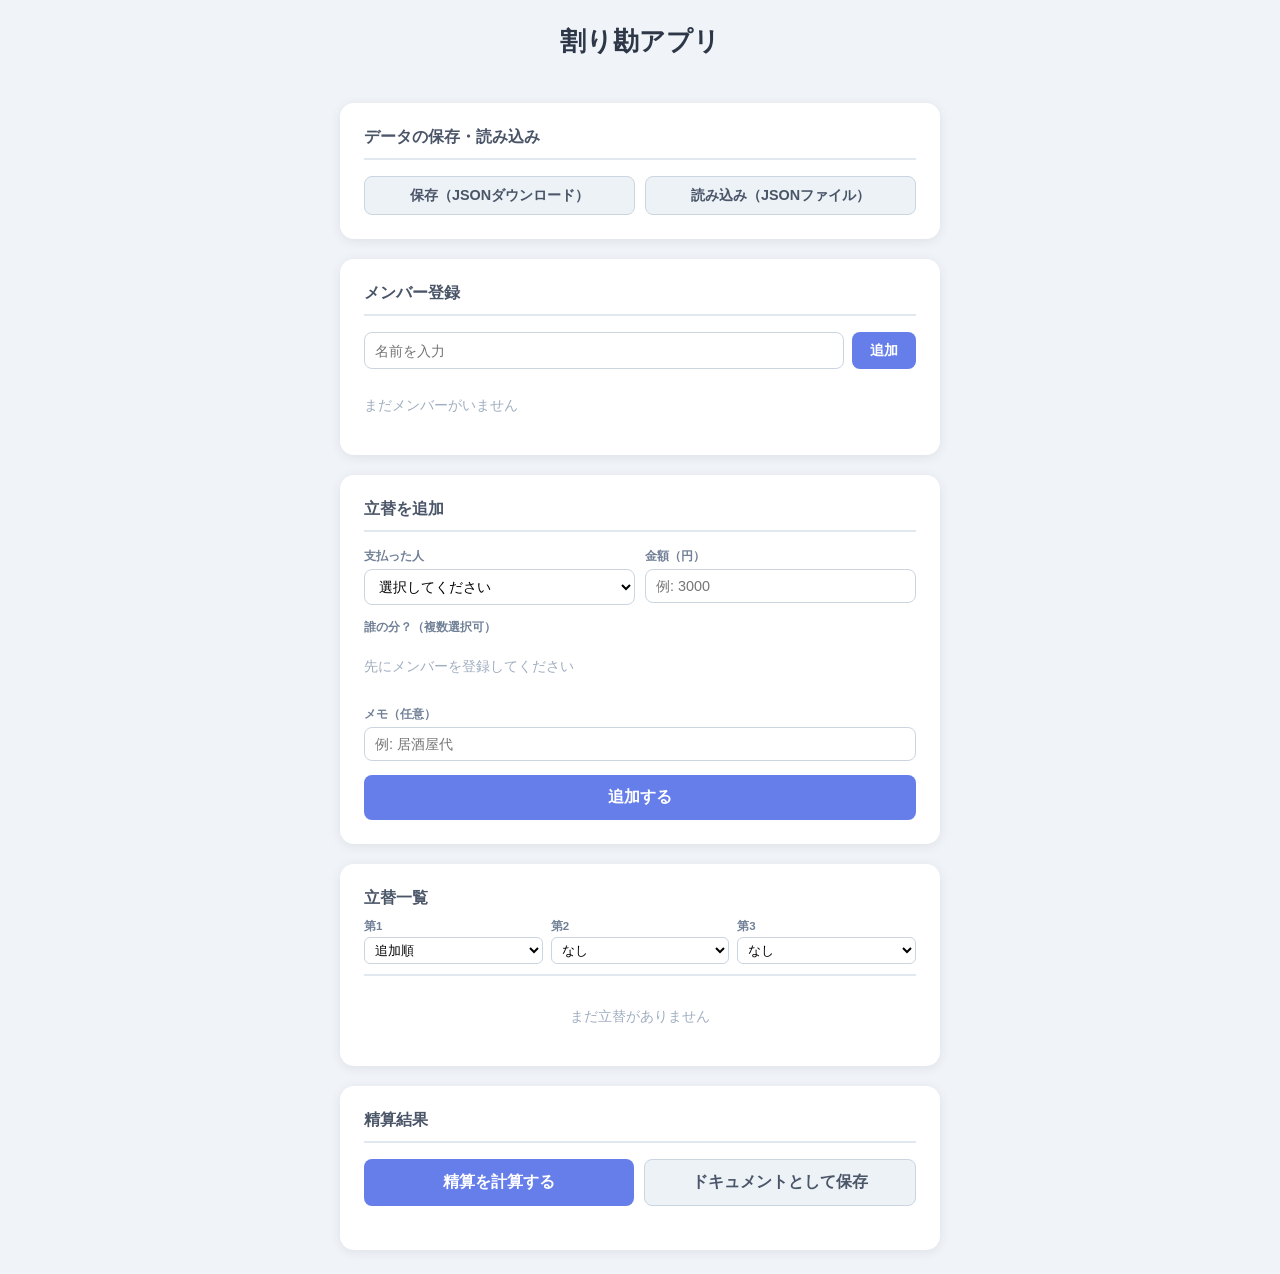
==== index.html @ 7a64d688 "ソート順を第2第3順位を追加" ====
<!DOCTYPE html>
<html lang="ja">
<head>
  <meta charset="UTF-8">
  <meta name="viewport" content="width=device-width, initial-scale=1.0">
  <title>割り勘アプリ</title>
  <link rel="stylesheet" href="style.css">
</head>
<body>
  <div class="container">
    <h1>割り勘アプリ</h1>

    <!-- 保存・読み込み -->
    <div class="card">
      <h2>データの保存・読み込み</h2>
      <div class="save-load-row">
        <button class="btn btn-secondary" style="flex:1" onclick="saveData()">保存（JSONダウンロード）</button>
        <label class="btn btn-secondary" style="flex:1;text-align:center;cursor:pointer;margin:0">
          読み込み（JSONファイル）
          <input type="file" id="load-file" accept=".json" multiple style="display:none" onchange="loadData(event)">
        </label>
      </div>
    </div>

    <!-- トースト通知 -->
    <div class="toast" id="toast"></div>

    <!-- メンバー登録 -->
    <div class="card">
      <h2>メンバー登録</h2>
      <div class="member-input-row">
        <input type="text" id="member-name" placeholder="名前を入力" style="flex:1">
        <button class="btn btn-primary" onclick="addMember()">追加</button>
      </div>
      <div class="error-msg" id="member-error">名前を入力してください</div>
      <div class="member-chips" id="member-chips">
        <span class="empty-state" id="member-empty">まだメンバーがいません</span>
      </div>
    </div>

    <!-- 立替入力 -->
    <div class="card" id="payment-form-card">
      <h2>立替を追加</h2>
      <div class="form-row">
        <div class="form-col" style="flex:1">
          <label>支払った人</label>
          <select id="payer">
            <option value="">選択してください</option>
          </select>
        </div>
        <div class="form-col" style="flex:1">
          <label>金額（円）</label>
          <input type="number" id="amount" placeholder="例: 3000" min="1">
        </div>
      </div>
      <div class="for-whom">
        <label>誰の分？（複数選択可）</label>
        <div class="checkboxes" id="beneficiaries">
          <span class="empty-state">先にメンバーを登録してください</span>
        </div>
      </div>
      <div class="memo-row">
        <label>メモ（任意）</label>
        <input type="text" id="memo" placeholder="例: 居酒屋代">
      </div>
      <div class="error-msg" id="payment-error"></div>
      <div style="display:flex;gap:10px;">
        <button class="btn btn-primary btn-block" id="payment-submit-btn" onclick="addPayment()">追加する</button>
        <button class="btn btn-secondary btn-block" id="payment-cancel-btn" onclick="cancelEdit()" style="display:none">キャンセル</button>
      </div>
    </div>

    <!-- 立替一覧 -->
    <div class="card">
      <div style="margin-bottom:16px;padding-bottom:10px;border-bottom:2px solid #e2e8f0;">
        <h2 style="margin:0 0 10px;padding:0;border:none;">立替一覧</h2>
        <div class="sort-row">
          <div class="sort-col">
            <label class="sort-label">第1</label>
            <select class="sort-select" id="sort1" onchange="renderPayments()">
              <option value="default">追加順</option>
              <option value="amount-desc">金額が高い順</option>
              <option value="amount-asc">金額が低い順</option>
              <option value="payer">支払った人順</option>
            </select>
          </div>
          <div class="sort-col">
            <label class="sort-label">第2</label>
            <select class="sort-select" id="sort2" onchange="renderPayments()">
              <option value="none">なし</option>
              <option value="default">追加順</option>
              <option value="amount-desc">金額が高い順</option>
              <option value="amount-asc">金額が低い順</option>
              <option value="payer">支払った人順</option>
            </select>
          </div>
          <div class="sort-col">
            <label class="sort-label">第3</label>
            <select class="sort-select" id="sort3" onchange="renderPayments()">
              <option value="none">なし</option>
              <option value="default">追加順</option>
              <option value="amount-desc">金額が高い順</option>
              <option value="amount-asc">金額が低い順</option>
              <option value="payer">支払った人順</option>
            </select>
          </div>
        </div>
      </div>
      <div class="payment-list" id="payment-list">
        <span class="empty-state">まだ立替がありません</span>
      </div>
    </div>

    <!-- 精算計算 -->
    <div class="card">
      <h2>精算結果</h2>
      <div style="display:flex;gap:10px;">
        <button class="btn btn-primary btn-block" onclick="calculate()">精算を計算する</button>
        <button class="btn btn-secondary btn-block" onclick="exportDocument()">ドキュメントとして保存</button>
      </div>
      <div id="result-area" style="margin-top:20px;"></div>
    </div>
  </div>

  <script src="app.js"></script>
</body>
</html>
---- style.css ----
* { box-sizing: border-box; margin: 0; padding: 0; }

body {
  font-family: 'Helvetica Neue', Arial, sans-serif;
  background: #f0f4f8;
  min-height: 100vh;
  padding: 24px 16px;
  color: #1a202c;
}

h1 {
  text-align: center;
  font-size: 1.6rem;
  margin-bottom: 24px;
  color: #2d3748;
}

.container {
  max-width: 600px;
  margin: 0 auto;
  display: flex;
  flex-direction: column;
  gap: 20px;
}

.card {
  background: #fff;
  border-radius: 14px;
  box-shadow: 0 2px 12px rgba(0,0,0,0.08);
  padding: 24px;
}

.card h2 {
  font-size: 1rem;
  font-weight: 700;
  color: #4a5568;
  margin-bottom: 16px;
  padding-bottom: 10px;
  border-bottom: 2px solid #e2e8f0;
}

/* --- Member --- */
.member-input-row {
  display: flex;
  gap: 8px;
}

.member-chips {
  display: flex;
  flex-wrap: wrap;
  gap: 8px;
  margin-top: 12px;
}

.chip {
  display: flex;
  align-items: center;
  gap: 6px;
  background: #ebf4ff;
  color: #2b6cb0;
  border-radius: 20px;
  padding: 4px 12px;
  font-size: 0.875rem;
  font-weight: 600;
}

.chip button {
  background: none;
  border: none;
  color: #2b6cb0;
  cursor: pointer;
  font-size: 1rem;
  line-height: 1;
  padding: 0;
  width: auto;
}

.chip button:hover { color: #e53e3e; }

/* --- Payment form --- */
.form-row {
  display: flex;
  gap: 10px;
  margin-bottom: 14px;
  align-items: flex-start;
}

.form-col {
  display: flex;
  flex-direction: column;
  gap: 4px;
}

.form-col label {
  font-size: 0.78rem;
  font-weight: 600;
  color: #718096;
}

select, input[type="number"], input[type="text"] {
  padding: 8px 10px;
  border: 1px solid #cbd5e0;
  border-radius: 8px;
  font-size: 0.9rem;
  outline: none;
  transition: border-color 0.2s;
  background: #fff;
}

select:focus, input:focus { border-color: #667eea; }

.for-whom {
  margin-bottom: 14px;
}

.for-whom label {
  font-size: 0.78rem;
  font-weight: 600;
  color: #718096;
  display: block;
  margin-bottom: 6px;
}

.checkboxes {
  display: flex;
  flex-wrap: wrap;
  gap: 8px;
}

.checkbox-label {
  display: flex;
  align-items: center;
  gap: 4px;
  background: #f7fafc;
  border: 1px solid #cbd5e0;
  border-radius: 8px;
  padding: 5px 10px;
  cursor: pointer;
  font-size: 0.875rem;
  transition: all 0.15s;
  user-select: none;
}

.checkbox-label:has(input:checked) {
  background: #667eea;
  border-color: #667eea;
  color: #fff;
}

.checkbox-label input { display: none; }

.memo-row {
  margin-bottom: 14px;
}

.memo-row label {
  font-size: 0.78rem;
  font-weight: 600;
  color: #718096;
  display: block;
  margin-bottom: 4px;
}

.memo-row input { width: 100%; }

/* --- Buttons --- */
.btn {
  padding: 9px 18px;
  border: none;
  border-radius: 8px;
  font-size: 0.9rem;
  font-weight: 600;
  cursor: pointer;
  transition: background 0.2s;
}

.btn-primary { background: #667eea; color: #fff; }
.btn-primary:hover { background: #5a67d8; }
.btn-primary:disabled { background: #a0aec0; cursor: default; }

.btn-secondary {
  background: #edf2f7;
  color: #4a5568;
  border: 1px solid #cbd5e0;
}
.btn-secondary:hover { background: #e2e8f0; }

.btn-danger { background: #fff0f0; color: #e53e3e; border: 1px solid #feb2b2; }
.btn-danger:hover { background: #ffe0e0; }

.btn-block { width: 100%; padding: 12px; font-size: 1rem; }

/* --- Payment list --- */
.payment-list {
  display: flex;
  flex-direction: column;
  gap: 10px;
}

.payment-item {
  display: flex;
  justify-content: space-between;
  align-items: flex-start;
  background: #f7fafc;
  border-radius: 10px;
  padding: 12px 14px;
  gap: 8px;
}

.payment-item-left {
  flex: 1;
  min-width: 0;
}

.payment-item-right {
  display: flex;
  align-items: center;
  gap: 6px;
  flex-shrink: 0;
}

.payment-item .payer {
  font-weight: 700;
  color: #2d3748;
  font-size: 0.9rem;
}

.payment-item .for-info {
  font-size: 0.8rem;
  color: #718096;
  margin-top: 2px;
}

.payment-item .amount {
  font-weight: 700;
  color: #2b6cb0;
  font-size: 1rem;
  white-space: nowrap;
  margin-left: 12px;
}

.empty-state {
  text-align: center;
  color: #a0aec0;
  font-size: 0.875rem;
  padding: 16px 0;
}

/* --- Result --- */
.balance-table {
  width: 100%;
  border-collapse: collapse;
  margin-bottom: 20px;
  font-size: 0.875rem;
}

.balance-table th {
  background: #f7fafc;
  padding: 8px 12px;
  text-align: left;
  color: #718096;
  font-weight: 600;
  border-bottom: 1px solid #e2e8f0;
}

.balance-table td {
  padding: 8px 12px;
  border-bottom: 1px solid #f0f4f8;
}

.positive { color: #276749; font-weight: 600; }
.negative { color: #c53030; font-weight: 600; }
.zero { color: #718096; }

.settlement-list {
  display: flex;
  flex-direction: column;
  gap: 10px;
}

.settlement-item {
  display: flex;
  align-items: center;
  gap: 10px;
  background: #f0fff4;
  border: 1px solid #9ae6b4;
  border-radius: 10px;
  padding: 12px 16px;
  font-size: 0.9rem;
}

.settlement-item .arrow { color: #38a169; font-size: 1.2rem; }
.settlement-item .settle-amount { font-weight: 700; color: #276749; margin-left: auto; }

.result-section-title {
  font-size: 0.875rem;
  font-weight: 700;
  color: #718096;
  margin-bottom: 10px;
  margin-top: 16px;
}

.all-even {
  text-align: center;
  color: #38a169;
  font-weight: 700;
  font-size: 1.1rem;
  padding: 16px;
  background: #f0fff4;
  border-radius: 10px;
}

.error-msg {
  color: #e53e3e;
  font-size: 0.8rem;
  margin-top: 6px;
  display: none;
}

/* --- Save/Load --- */
.save-load-row {
  display: flex;
  gap: 10px;
}

.toast {
  position: fixed;
  bottom: 24px;
  left: 50%;
  transform: translateX(-50%) translateY(20px);
  background: #2d3748;
  color: #fff;
  padding: 10px 20px;
  border-radius: 8px;
  font-size: 0.875rem;
  opacity: 0;
  transition: opacity 0.3s, transform 0.3s;
  pointer-events: none;
  z-index: 100;
}

.toast.show {
  opacity: 1;
  transform: translateX(-50%) translateY(0);
}

/* --- Sort row --- */
.sort-row {
  display: flex;
  gap: 8px;
}

.sort-col {
  display: flex;
  flex-direction: column;
  gap: 3px;
  flex: 1;
}

.sort-label {
  font-size: 0.72rem;
  font-weight: 600;
  color: #718096;
}

.sort-select {
  font-size: 0.8rem;
  padding: 4px 6px;
  border: 1px solid #cbd5e0;
  border-radius: 6px;
  width: 100%;
}

/* --- スマホ対応 --- */
@media (max-width: 480px) {
  .form-row {
    flex-direction: column;
  }

  .form-col {
    width: 100%;
  }

  .payment-item {
    flex-direction: column;
    gap: 8px;
  }

  .payment-item-right {
    width: 100%;
    justify-content: flex-end;
  }

  .save-load-row {
    flex-direction: column;
  }
}
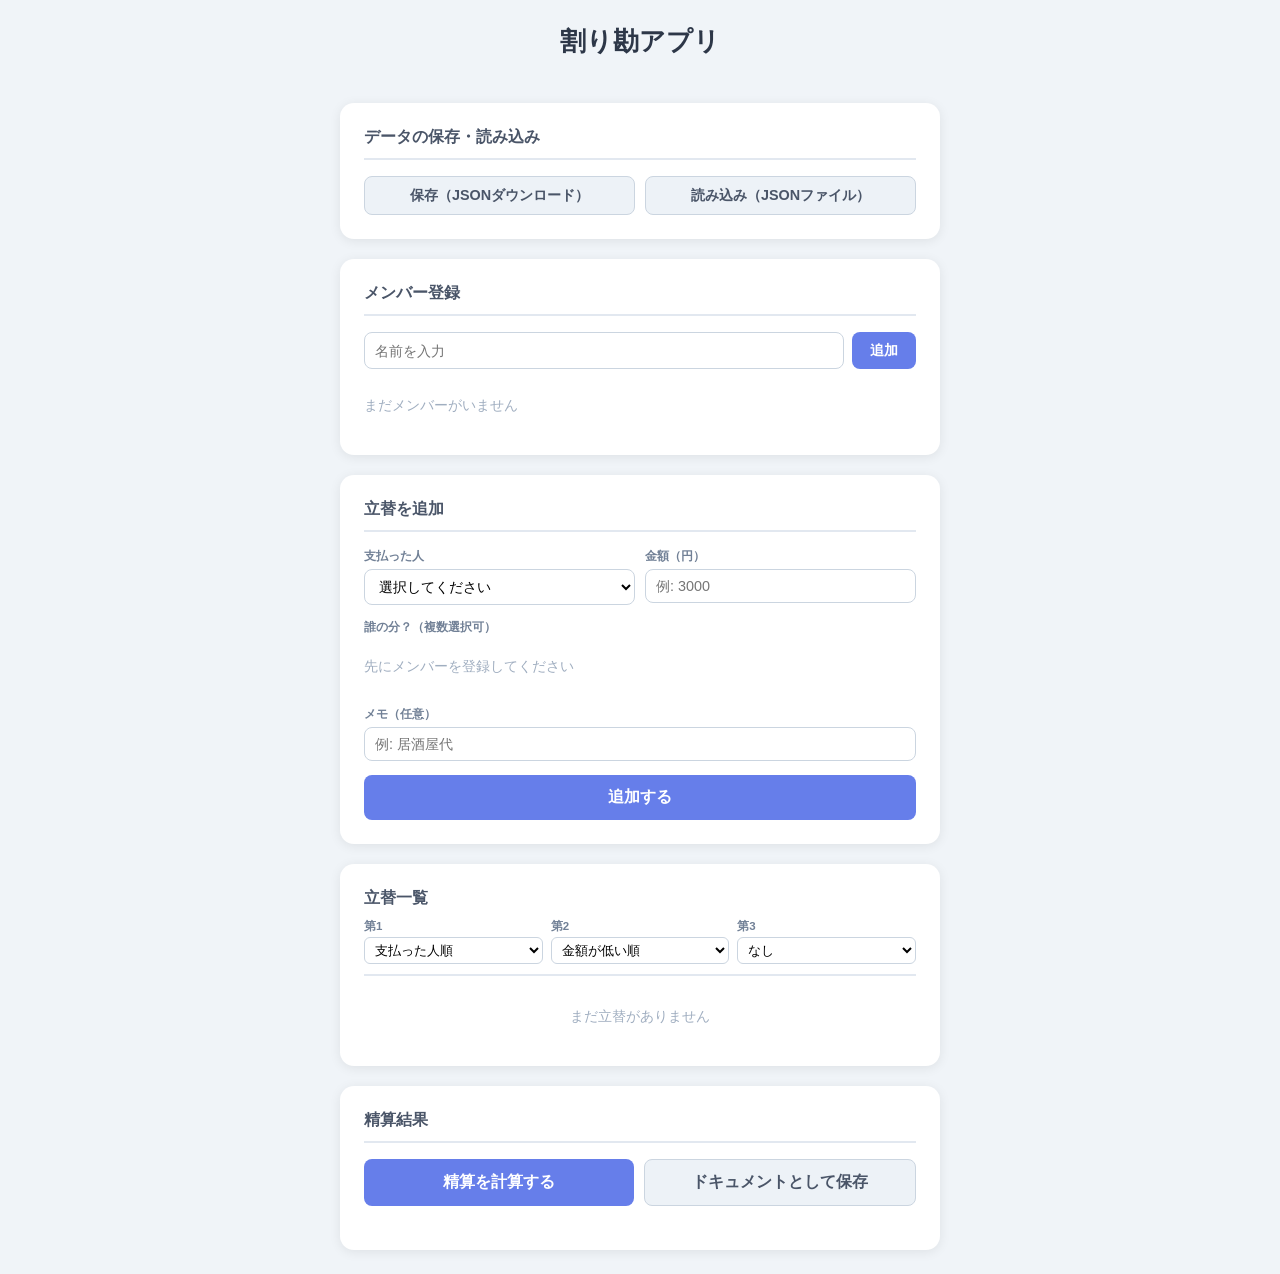
==== commit dc4f6e31: "ソート順を第2第3順位を追加 Co-Authored-By: Claude Sonnet 4.6 <noreply@anthropic.com>" ====
--- a/index.html
+++ b/index.html
@@ -81,7 +81,7 @@
               <option value="default">追加順</option>
               <option value="amount-desc">金額が高い順</option>
               <option value="amount-asc">金額が低い順</option>
-              <option value="payer">支払った人順</option>
+              <option value="payer" selected>支払った人順</option>
             </select>
           </div>
           <div class="sort-col">
@@ -90,7 +90,7 @@
               <option value="none">なし</option>
               <option value="default">追加順</option>
               <option value="amount-desc">金額が高い順</option>
-              <option value="amount-asc">金額が低い順</option>
+              <option value="amount-asc" selected>金額が低い順</option>
               <option value="payer">支払った人順</option>
             </select>
           </div>
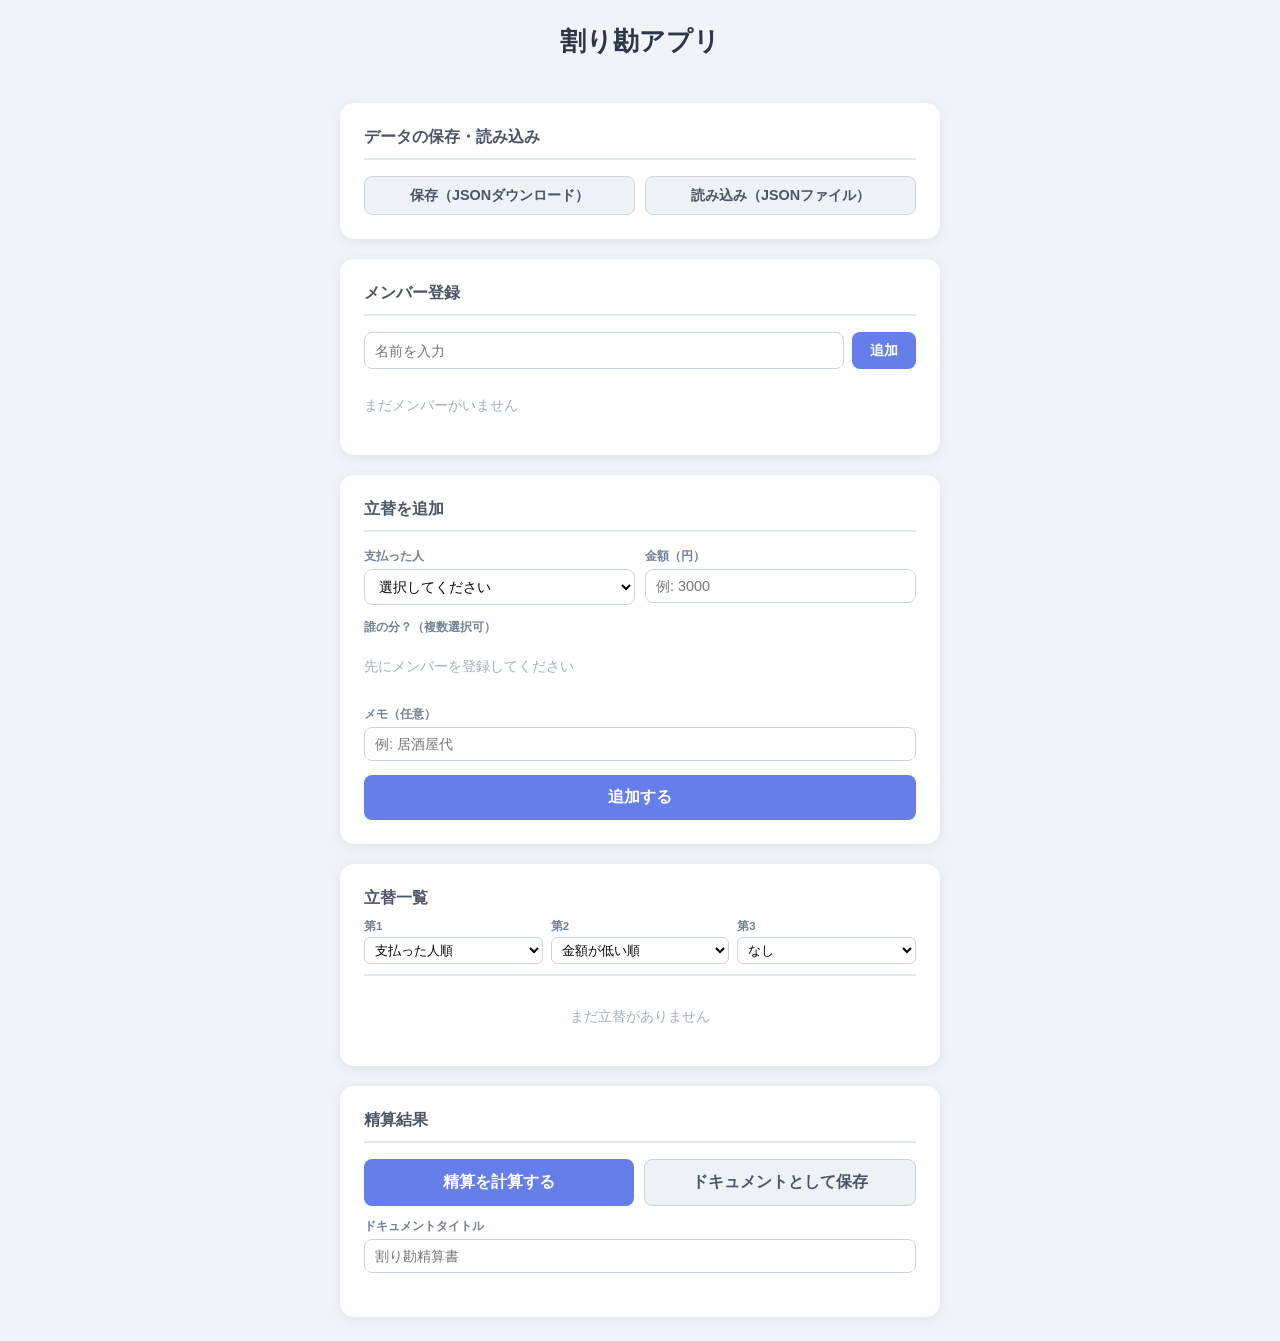
==== commit b5e0f494: "ドキュメントのタイトルを変更できる機能を追加 Co-Authored-By: Claude Sonnet 4.6 <noreply@anthropic.com>" ====
--- a/index.html
+++ b/index.html
@@ -118,6 +118,10 @@
         <button class="btn btn-primary btn-block" onclick="calculate()">精算を計算する</button>
         <button class="btn btn-secondary btn-block" onclick="exportDocument()">ドキュメントとして保存</button>
       </div>
+      <div class="memo-row" style="margin-top:12px;margin-bottom:0;">
+        <label>ドキュメントタイトル</label>
+        <input type="text" id="doc-title" placeholder="割り勘精算書">
+      </div>
       <div id="result-area" style="margin-top:20px;"></div>
     </div>
   </div>
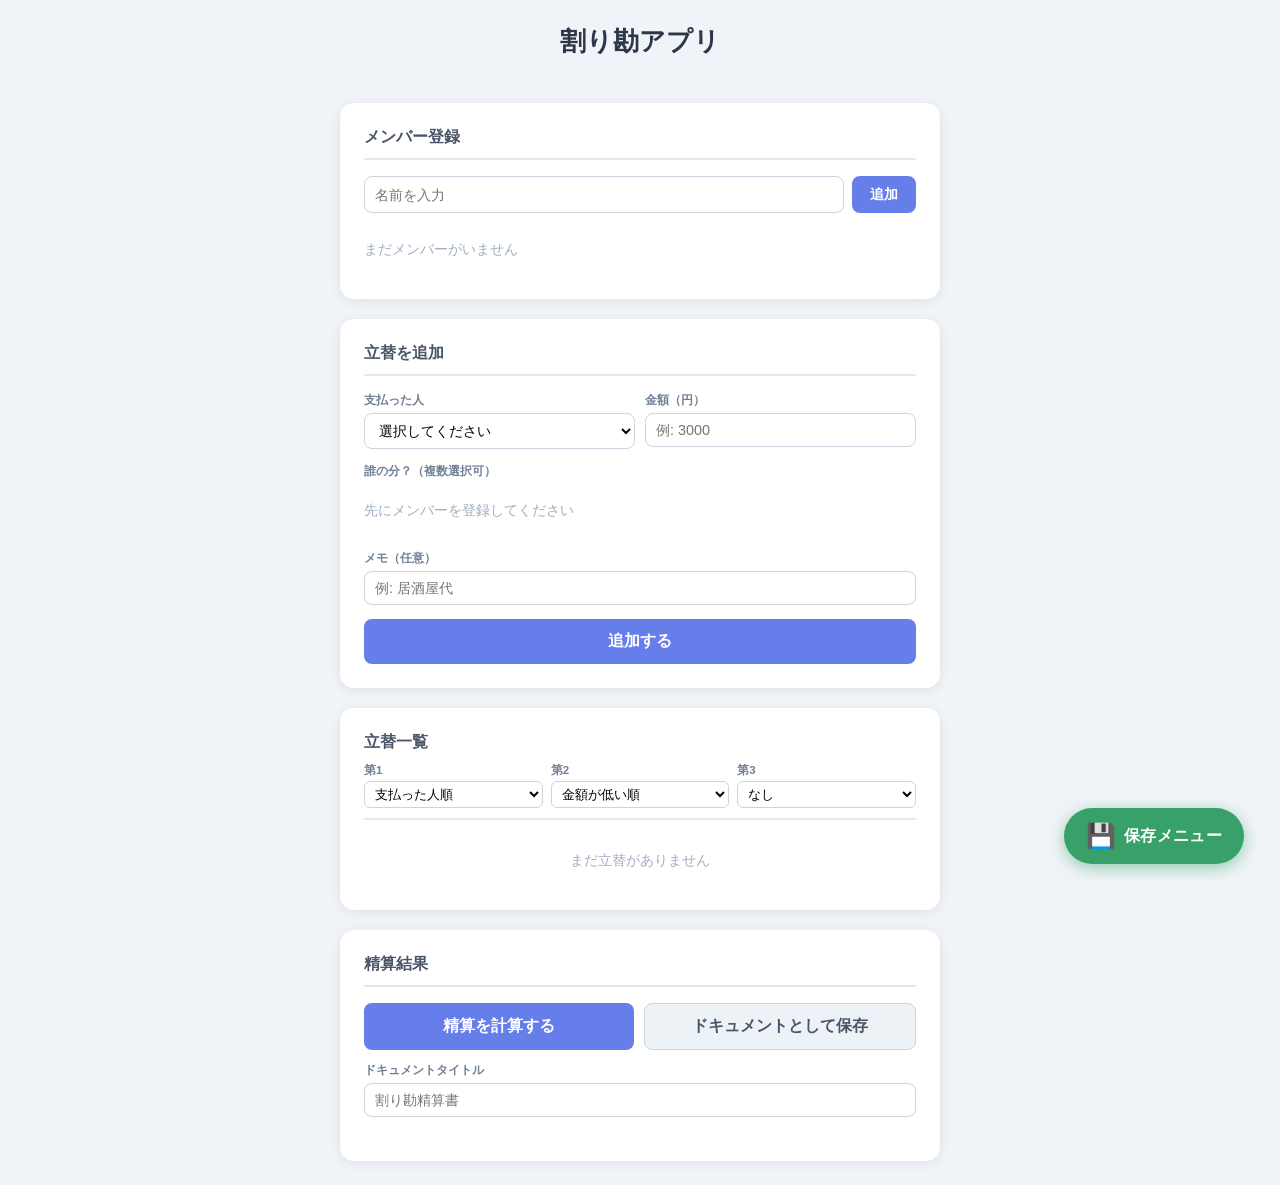
==== commit 27f74a20: "FABボタンのUI改善: PCでラベル表示、アイコンのみ回転、グリーン配色に変更" ====
--- a/index.html
+++ b/index.html
@@ -10,20 +10,23 @@
   <div class="container">
     <h1>割り勘アプリ</h1>
 
-    <!-- 保存・読み込み -->
-    <div class="card">
-      <h2>データの保存・読み込み</h2>
-      <div class="save-load-row">
-        <button class="btn btn-secondary" style="flex:1" onclick="saveData()">保存（JSONダウンロード）</button>
-        <label class="btn btn-secondary" style="flex:1;text-align:center;cursor:pointer;margin:0">
-          読み込み（JSONファイル）
+    <!-- トースト通知 -->
+    <div class="toast" id="toast"></div>
+
+    <!-- FAB: 保存・読み込み -->
+    <div class="fab-container" id="fab-container">
+      <div class="fab-menu" id="fab-menu">
+        <label class="fab-menu-item">
+          <span>読み込み(json)</span>
           <input type="file" id="load-file" accept=".json" multiple style="display:none" onchange="loadData(event)">
         </label>
+        <button class="fab-menu-item" onclick="saveData()">保存(json)</button>
       </div>
+      <button class="fab-btn" id="fab-btn" onclick="toggleFab()" title="保存・読み込み">
+        <span class="fab-icon">💾</span>
+        <span class="fab-label">保存メニュー</span>
+      </button>
     </div>
-
-    <!-- トースト通知 -->
-    <div class="toast" id="toast"></div>
 
     <!-- メンバー登録 -->
     <div class="card">
--- a/style.css
+++ b/style.css
@@ -371,6 +371,108 @@
   width: 100%;
 }
 
+/* --- FAB --- */
+.fab-container {
+  position: fixed;
+  bottom: 28px;
+  right: 24px;
+  display: flex;
+  flex-direction: column;
+  align-items: flex-end;
+  gap: 10px;
+  z-index: 200;
+}
+
+.fab-btn {
+  width: 52px;
+  height: 52px;
+  border-radius: 50%;
+  background: #38a169;
+  color: #fff;
+  font-size: 1.4rem;
+  border: none;
+  cursor: pointer;
+  box-shadow: 0 4px 16px rgba(56,161,105,0.5);
+  transition: background 0.2s, transform 0.2s;
+  display: flex;
+  align-items: center;
+  justify-content: center;
+  gap: 0;
+}
+
+.fab-label {
+  display: none;
+}
+
+.fab-btn:hover { background: #276749; transform: scale(1.08); }
+.fab-btn.open { transform: scale(1.08); }
+.fab-icon { display: inline-block; transition: transform 0.2s; }
+.fab-btn.open .fab-icon { transform: rotate(20deg); }
+
+.fab-menu {
+  display: flex;
+  flex-direction: column;
+  gap: 8px;
+  align-items: flex-end;
+  opacity: 0;
+  pointer-events: none;
+  transform: translateY(8px);
+  transition: opacity 0.2s, transform 0.2s;
+}
+
+.fab-menu.show {
+  opacity: 1;
+  pointer-events: auto;
+  transform: translateY(0);
+}
+
+.fab-menu-item {
+  background: #fff;
+  color: #2d3748;
+  border: 1px solid #cbd5e0;
+  border-radius: 20px;
+  padding: 8px 18px;
+  font-size: 0.875rem;
+  font-weight: 600;
+  cursor: pointer;
+  box-shadow: 0 2px 8px rgba(0,0,0,0.1);
+  white-space: nowrap;
+  display: block;
+  text-align: center;
+  transition: background 0.15s;
+}
+
+.fab-menu-item:hover { background: #f0f4f8; }
+
+/* --- PC: FAB大きめ + ラベル表示 --- */
+@media (min-width: 640px) {
+  .fab-btn {
+    width: auto;
+    height: 56px;
+    border-radius: 28px;
+    padding: 0 22px;
+    font-size: 1.5rem;
+    gap: 8px;
+  }
+
+  .fab-label {
+    display: inline;
+    font-size: 1rem;
+    font-weight: 700;
+    letter-spacing: 0.02em;
+  }
+
+  .fab-menu-item {
+    font-size: 1rem;
+    padding: 10px 22px;
+  }
+
+  .fab-container {
+    bottom: 36px;
+    right: 36px;
+  }
+}
+
 /* --- スマホ対応 --- */
 @media (max-width: 480px) {
   .form-row {
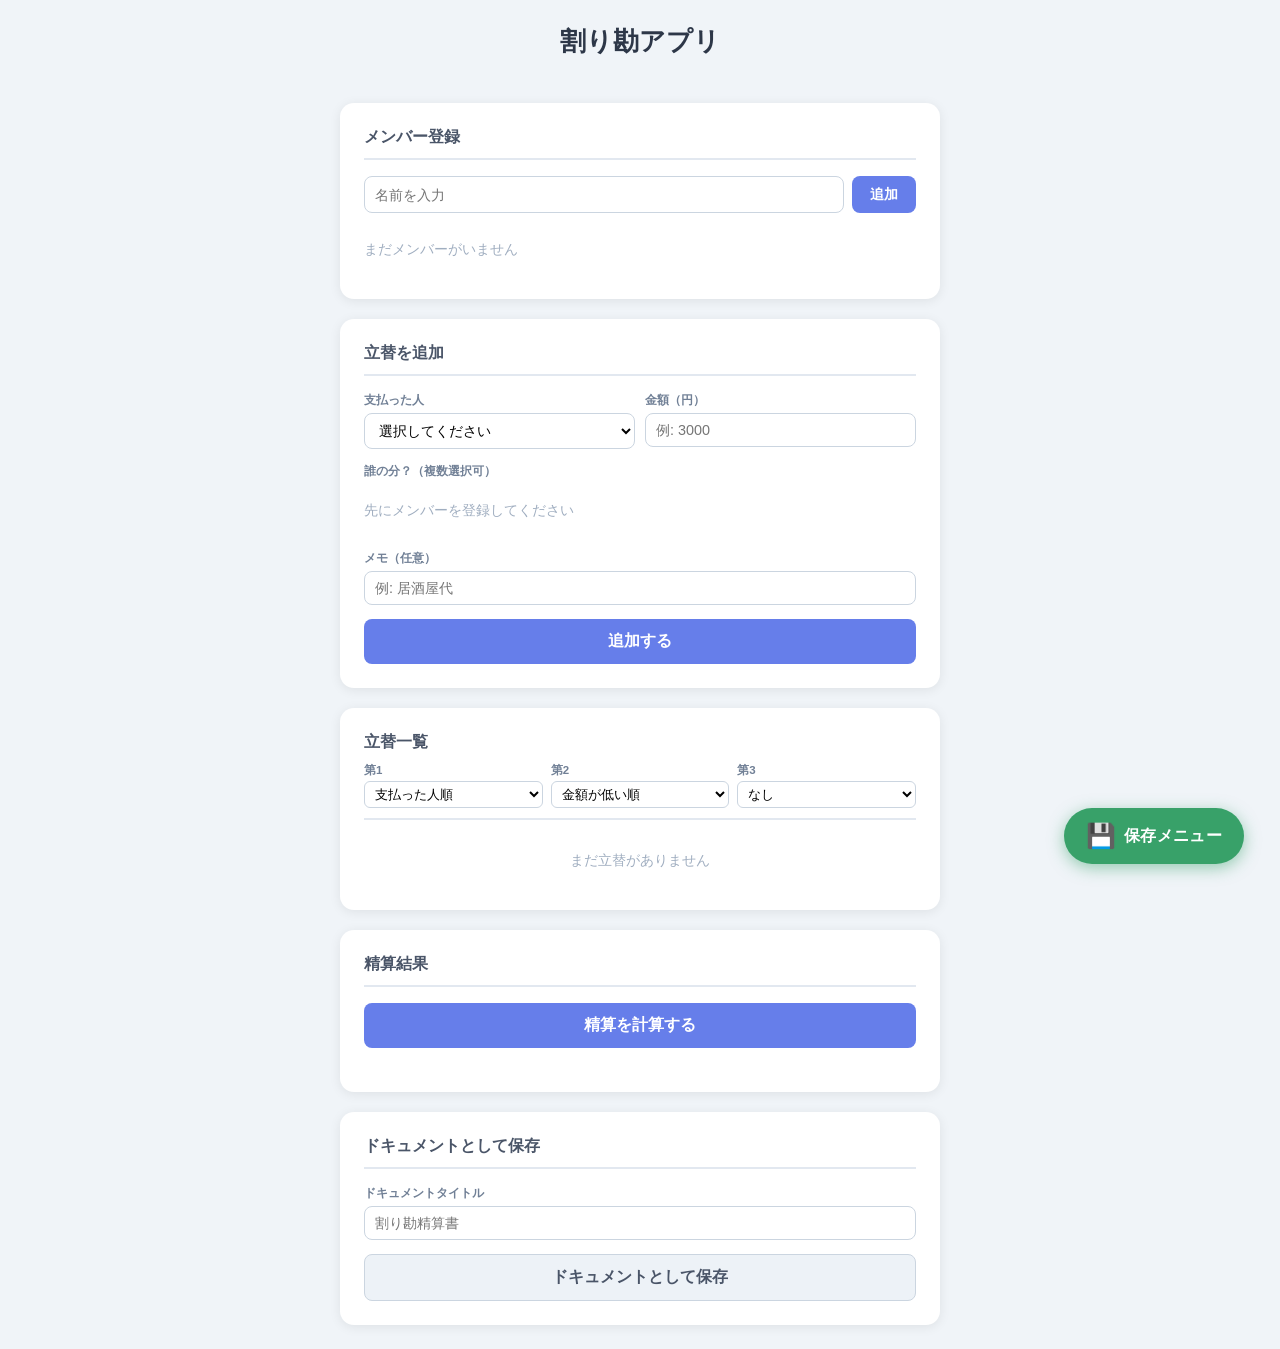
==== commit dec229aa: "ドキュメントとして保存を独立したカードに分離" ====
--- a/index.html
+++ b/index.html
@@ -117,15 +117,18 @@
     <!-- 精算計算 -->
     <div class="card">
       <h2>精算結果</h2>
-      <div style="display:flex;gap:10px;">
-        <button class="btn btn-primary btn-block" onclick="calculate()">精算を計算する</button>
-        <button class="btn btn-secondary btn-block" onclick="exportDocument()">ドキュメントとして保存</button>
-      </div>
-      <div class="memo-row" style="margin-top:12px;margin-bottom:0;">
+      <button class="btn btn-primary btn-block" onclick="calculate()">精算を計算する</button>
+      <div id="result-area" style="margin-top:20px;"></div>
+    </div>
+
+    <!-- ドキュメント出力 -->
+    <div class="card">
+      <h2>ドキュメントとして保存</h2>
+      <div class="memo-row">
         <label>ドキュメントタイトル</label>
         <input type="text" id="doc-title" placeholder="割り勘精算書">
       </div>
-      <div id="result-area" style="margin-top:20px;"></div>
+      <button class="btn btn-secondary btn-block" onclick="exportDocument()">ドキュメントとして保存</button>
     </div>
   </div>
 
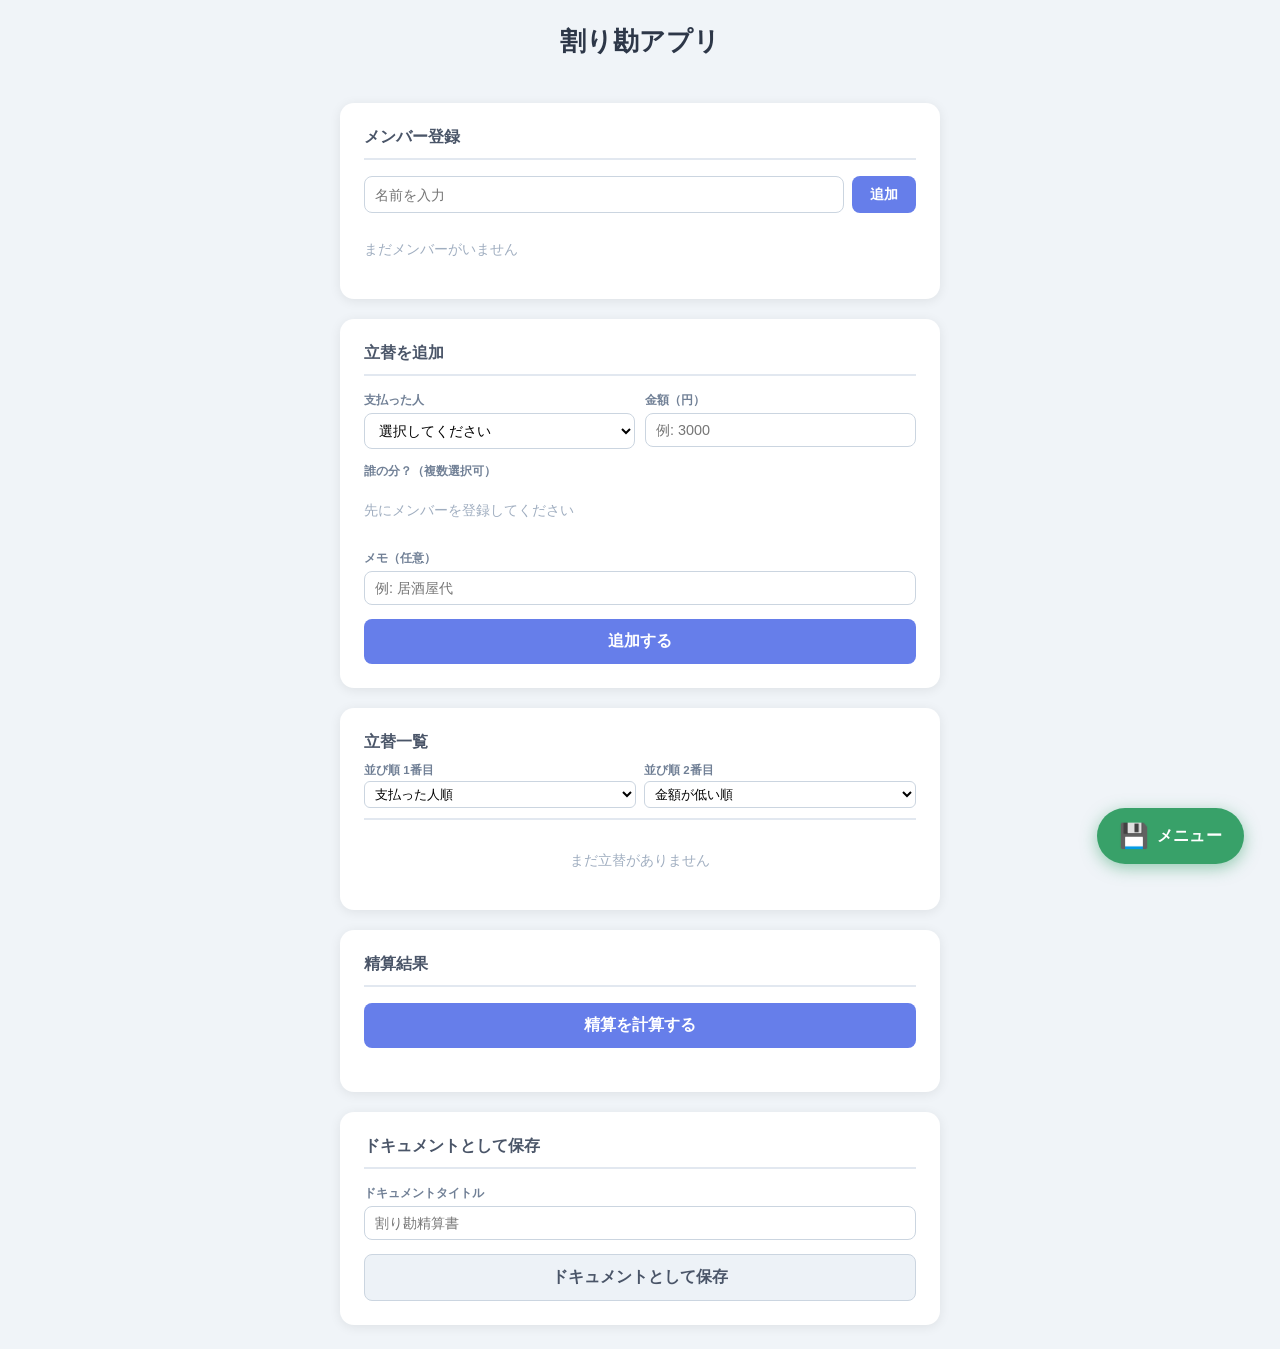
==== commit 16f33f2f: "ソート順の第３を削除 / その他文言修正" ====
--- a/index.html
+++ b/index.html
@@ -16,6 +16,7 @@
     <!-- FAB: 保存・読み込み -->
     <div class="fab-container" id="fab-container">
       <div class="fab-menu" id="fab-menu">
+        <button class="fab-menu-item fab-menu-item--danger" onclick="resetData()">リセット</button>
         <label class="fab-menu-item">
           <span>読み込み(json)</span>
           <input type="file" id="load-file" accept=".json" multiple style="display:none" onchange="loadData(event)">
@@ -24,7 +25,7 @@
       </div>
       <button class="fab-btn" id="fab-btn" onclick="toggleFab()" title="保存・読み込み">
         <span class="fab-icon">💾</span>
-        <span class="fab-label">保存メニュー</span>
+        <span class="fab-label">メニュー</span>
       </button>
     </div>
 
@@ -79,7 +80,7 @@
         <h2 style="margin:0 0 10px;padding:0;border:none;">立替一覧</h2>
         <div class="sort-row">
           <div class="sort-col">
-            <label class="sort-label">第1</label>
+            <label class="sort-label">並び順 1番目</label>
             <select class="sort-select" id="sort1" onchange="renderPayments()">
               <option value="default">追加順</option>
               <option value="amount-desc">金額が高い順</option>
@@ -88,22 +89,12 @@
             </select>
           </div>
           <div class="sort-col">
-            <label class="sort-label">第2</label>
+            <label class="sort-label">並び順 2番目</label>
             <select class="sort-select" id="sort2" onchange="renderPayments()">
               <option value="none">なし</option>
               <option value="default">追加順</option>
               <option value="amount-desc">金額が高い順</option>
               <option value="amount-asc" selected>金額が低い順</option>
-              <option value="payer">支払った人順</option>
-            </select>
-          </div>
-          <div class="sort-col">
-            <label class="sort-label">第3</label>
-            <select class="sort-select" id="sort3" onchange="renderPayments()">
-              <option value="none">なし</option>
-              <option value="default">追加順</option>
-              <option value="amount-desc">金額が高い順</option>
-              <option value="amount-asc">金額が低い順</option>
               <option value="payer">支払った人順</option>
             </select>
           </div>
--- a/style.css
+++ b/style.css
@@ -443,6 +443,8 @@
 }
 
 .fab-menu-item:hover { background: #f0f4f8; }
+.fab-menu-item--danger { color: #e53e3e; border-color: #feb2b2; }
+.fab-menu-item--danger:hover { background: #fff0f0; }
 
 /* --- PC: FAB大きめ + ラベル表示 --- */
 @media (min-width: 640px) {
